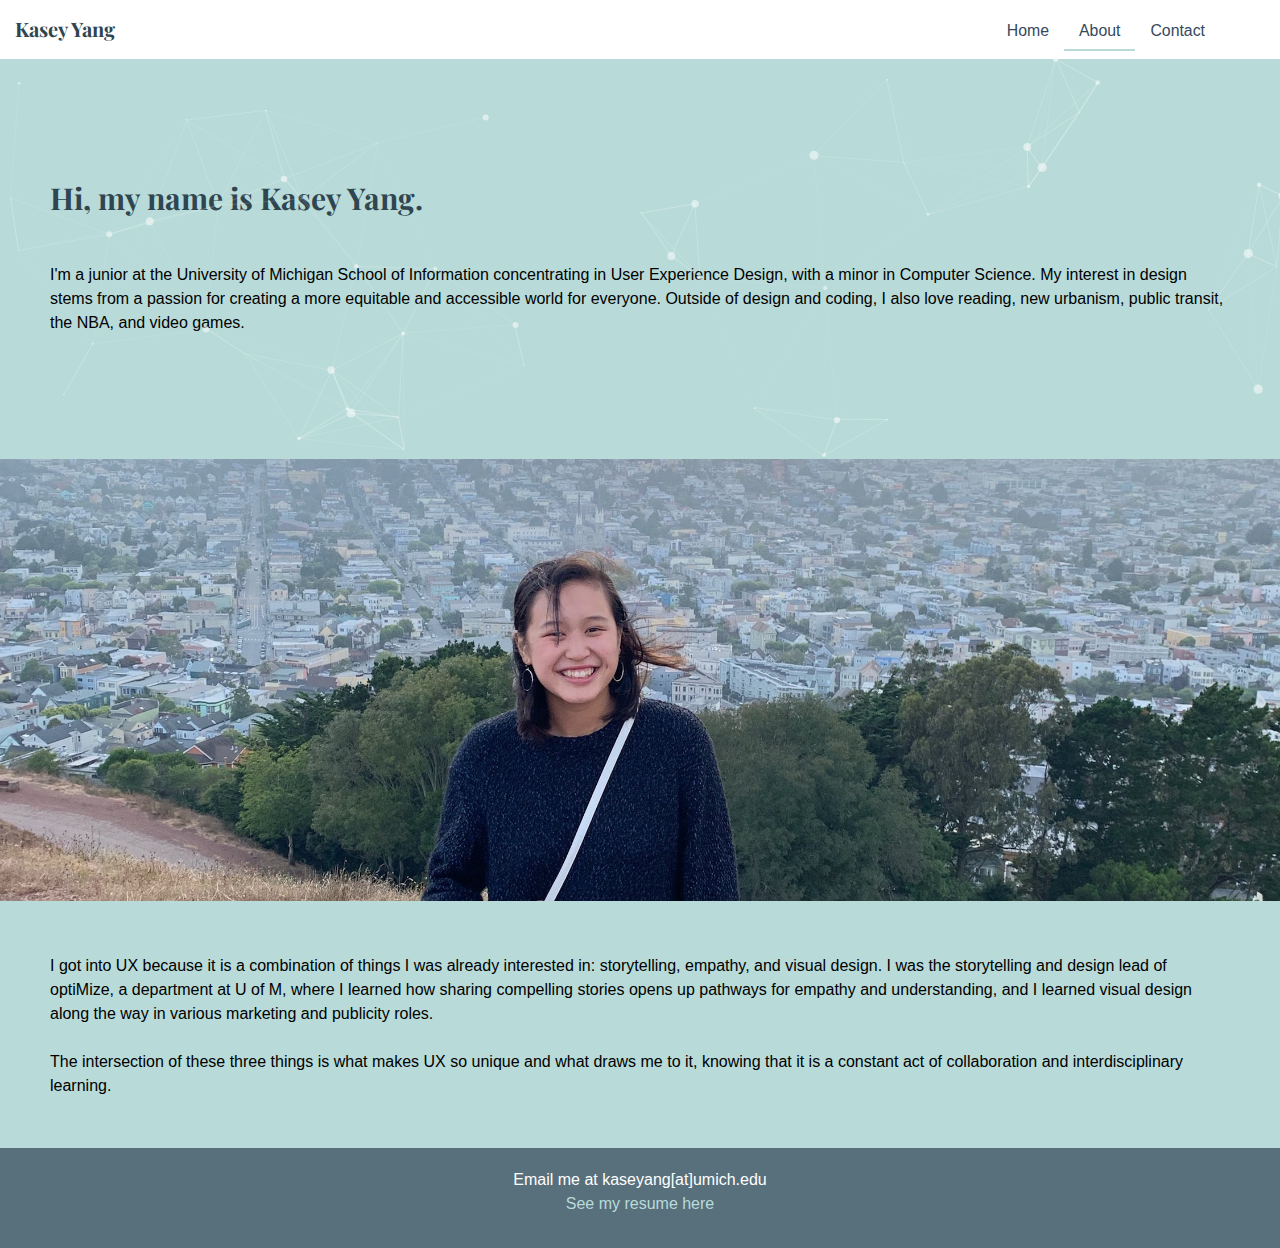
==== about.html @ 9bb88dac "Moved JS files into proper format" ====
<!DOCTYPE html>
<html lang="en" dir="ltr">
  <head>
    <meta charset="utf-8">
    <link rel="stylesheet" type="text/css" href="css/html5reset.css">
    <link rel="stylesheet" type="text/css" href="css/style.css">
    <title>About</title>
  </head>
  <body style="background-color: #B8DBD9">
  	<div class="skip"><a href="#gallery">Skip to Main Content</a></div>
  	<header class="header">
		<h1 class="logo"><a href="#">Kasey Yang</a></h1>
      <ul class="main-nav">
          <li><a href="index.html">Home</a></li>
          <li><a href="about.html" class="current">About</a></li>
          <li><a href="contact.html">Contact</a></li>
      </ul>
	</header> 
    <div id="particles-js">
  		<div class="about_text">
  			<h1>Hi, my name is Kasey Yang.</h1>
  			<p>I'm a junior at the University of Michigan School of Information concentrating in User Experience Design, with a minor in Computer Science. My interest in design stems from a passion for creating a more equitable and accessible world for everyone. Outside of design and coding, I also love reading, new urbanism, public transit, the NBA, and video games.</p>
  		</div>
    </div>
  	<img src="images/self.jpg" class="about_image" alt="Myself">
  		<div class="about_text">
  			<p> I got into UX because it is a combination of things I was already interested in: storytelling, empathy, and visual design. I was the storytelling and design lead of optiMize, a department at U of M, where I learned how sharing compelling stories opens up pathways for empathy and understanding, and I learned visual design along the way in various marketing and publicity roles. 

			<br><br>The intersection of these three things is what makes UX so unique and what draws me to it, knowing that it is a constant act of collaboration and interdisciplinary learning.</p>
  	</div>
  	<script type="text/javascript" src="js/particles.js"></script>
    <script type="text/javascript" src="js/app.js"></script>

    <footer>
      <p>Email me at kaseyang[at]umich.edu<br><a href="website_resume.docx">See my resume here</a></p>
    </footer>
  </body>
  
</html>
---- css/style.css ----
@import url('https://fonts.googleapis.com/css?family=Playfair+Display&display=swap');

body, html {
	font-family: 'Open Sans', sans-serif;
	height: 100%;
	width: 100%;
	position: relative;
}

h1, h2 {
  font-family: 'Playfair Display', serif;
  font-size: 24px;
  color: #2F4550;
}

p {
  font-family: 'Open Sans', sans-serif;
  line-height: 1.5;
  font-size: 16px;
}

/************ SKIP TO CONTENT ************/
.skip a{
  background: white;
  left: 0;
  padding: 6px;
  position: absolute;
  top: -40px;
  -webkit-transition: top 1s ease-out;
  transition: top 1s ease-out;
  z-index: 1;
}

.skip a:focus {
  top: 0;
}

/************ FOOTER ************/

footer {
  background-color: #586F7C;
  color: white;
  min-height: 100px;
  padding-top: 20px;
  text-align: center;
  font-family: 'Open Sans', sans-serif;
  line-height: 2;
}

footer a {
  color: #B8DBD9;
}

/******** PARTICLES JS ********/

#particles-js {
	width: 100%;
/*	height: 30vh;*/
	display: flex;
	justify-content: center;
	align-items: center;
	background: #B8DBD9;
}

.particles-js-canvas-el {
	position: absolute;
  max-height: 30vh;
}

/************ HORIZONTAL LINE ************/

hr {
width: 90%;
height: 3px;
margin-left: auto;
margin-right: auto;
background-color:#eee;
border: 0 none;
margin-top: 50px;
margin-bottom:50px;
}

/************ IMAGE CENTER ************/
.center {
  display: block;
  margin-left: auto;
  margin-right: auto;
  width: 800px;
  height: 100%;
}

/************ NAVIGATION ************/

* {
	box-sizing: border-box;
}

.logo {
	margin: 0;
	font-size: 20px;
  color: #2F4550;
}

.main-nav {
	margin-top: 5px;

}
.logo a,
.main-nav a {
	padding: 10px 15px;
	text-align: center;
	display: block;
  color: #2F4550;
}

.main-nav a {
	color: #34495e;
	font-size: .99em;
}

.main-nav a:hover {
	color: #B8DBD9;
}

.header {
	padding-top: .5em;
	padding-bottom: .5em;
	background-color: #fff;
}

ul {
	list-style: none;
}

a {
	text-decoration: none;
}

.current {
  background-color: #B8DBD9;
}

/************ PORTFOLIO GALLERY ************/

  .gallery {
    display: grid;
    grid-template-columns: 20px auto 20px;
    grid-template-rows: 600px repeat(4, 1fr) 30px;
    grid-gap: 15px;
  } 

  .gallery_text {
    grid-column: 2/3;
    grid-row: 1/2;
    padding-top: 10px;
    margin-right: 50px;
    color: #586F7C;
  }

  .gallery_text h1 {
    font-size: 1.5em;
    padding-bottom: 30px;
  }

  .gallery_text p {
    font-size: 1.2em;
    line-height: 1.5;
  }

  .gallery_img {
    width: 100%;
    height: 100%;
    object-fit: cover;
  }

  .gallery_item_1 {
    grid-column: 2/3;
    grid-row: 2/3;
  }

  .gallery_item_2 {
    grid-column: 2/3;
    grid-row: 3/4;
  }

  .gallery_item_3 {
    grid-column: 2/3;
    grid-row: 4/5;
  }

  .gallery_item_4 {
    grid-column: 2/3;
    grid-row: 5/6;
  }

/************ ABOUT ME PAGE ************/

.about_text h1 {
  padding: 50px 50px 0px 50px;
  font-size: 30px;
}

.about_text p {
  padding: 50px 50px 50px 50px;
}

.about_image {
  width: 100%;
  height: auto;
}

/************ PAGE CONTAINER ************/

.page-container {
  display: grid;
  grid-template-rows: 400px 1fr 50px;
  grid-template-columns: 20px 1fr 20px;
}

/************ READING PAGE ************/

#reading-display {
  background-attachment: fixed; /* Parallax effect */
  background-image: url("../images/reading_display.jpg");      /* Your code here - Link to header.jpg in the images folder */
  background-position: center;  /* Parallax effect */
  background-repeat: no-repeat; /* Parallax effect */
  background-size: cover;       /* Parallax effect */
  color: white;
  height: 400px;                /* Parallax effect */

  grid-column: 2/3;
  grid-row: 1/2;
}

.page-text{
  grid-column: 2/3;
  grid-row: 2/3;
}

.screen-gallery {
  display: flex;
  flex-wrap: wrap;
  align-items: flex-start;
  flex-direction: row;
  max-height: 500vh;
  justify-content: center;
  align-items: center;
}
.screen-gallery img {
  margin: 10px;
    border: 1px solid #eee;
  max-width: 300px;
}

/************ OPTIMIZE GALLERY ************/

  #optimize-display {
    background-attachment: fixed;
    background-image: url("../images/optimize_display.png");      
    background-position: center;  
    background-repeat: no-repeat; 
    background-size: cover;       
    color: white;
    height: 400px;                


    grid-column: 2/3;
    grid-row: 1/2;

  }

  .logo-gallery {
    display: grid;
    grid-template-columns: repeat(3, 300px);
    grid-template-rows: repeat(3, 300px);
    grid-gap: 10px;
  }

  .logo-item {
    width: 100%;
    height: 100%;
    object-fit: cover;
  }

  .logo-item-1 {
    grid-column: 1/2;
    grid-row: 1/2;
  }

  .logo-item-2 {
    grid-column: 2/3;
    grid-row: 1/2;
  }

  .logo-item-3 {
    grid-column: 3/4;
    grid-row: 1/2;
  }

  .logo-item-4 {
    grid-column: 1/2;
    grid-row: 2/3;
  }

  .logo-item-5 {
    grid-column: 2/3;
    grid-row: 2/3;
  }

  .logo-item-6 {
    grid-column: 3/4;
    grid-row: 2/3;
  }

  .logo-item-1 {
    grid-column: 1/2;
    grid-row: 3/4;
  }

  .logo-item-1 {
    grid-column: 2/3;
    grid-row: 3/4;
  }

  .logo-item-1 {
    grid-column: 3/4;
    grid-row: 3/4;
  }

/************ CALENDAR PAGE ************/
  #calendar-display {
    background-attachment: fixed; /* Parallax effect */
    background-image: url("../images/vim_calendar_display.jpg");      /* Your code here - Link to header.jpg in the images folder */
    background-position: center;  /* Parallax effect */
    background-repeat: no-repeat; /* Parallax effect */
    background-size: cover;       /* Parallax effect */
    color: white;
    height: 400px;                /* Parallax effect */

    grid-column: 2/3;
    grid-row: 1/2;
  }

  .calendar-gallery {
    display: flex;
    flex-wrap: wrap;
    align-items: flex-start;
    flex-direction: row;
    max-height: 600vh;
    justify-content: center;
    align-items: center;
  }
  .calendar-gallery img {
    margin: 15px;
    border: 1px solid #eee;
    max-width: 60vh;
  }

/************ MEDIA QUERY: TABLET ************/
  @media only screen and (min-width: 768px) {
  
  .current {
  border-bottom: 2px solid #B8DBD9;
  background-color: transparent;
  }

  .header,
  .main-nav {
    display: flex;
    padding-right: 30px;
  }

  .page-container {
    display: grid;
    grid-template-rows: 400px 1fr 50px;
    grid-template-columns: 50px 1fr 50px;
  }

  .header {
    flex-direction: row;
    justify-content: space-between;
    width: 100%;
    align-items: center;
    width: 100%;
    margin: 0 auto;
  }

  }

/************ MEDIA QUERY: COMPUTER ************/

@media only screen and (min-width: 1025px) {
	
  .header,
  .main-nav {
    display: flex;
    padding-right: 30px;
  }

  .page-container {
    display: grid;
    grid-template-rows: 400px 1fr 50px;
    grid-template-columns: 50px 1fr 50px;
  }

  .header {
		flex-direction: row;
		justify-content: space-between;
    width: 100%;
    align-items: center;
    width: 100%;
    margin: 0 auto;
	}

  /************ PORTFOLIO GALLERY ************/

  .gallery {
    display: grid;
    grid-template-columns: 50px auto 15px auto 50px;
    grid-template-rows: 220px auto 15px auto 50px;
    grid-gap: 0px;
  } 

  .gallery_text {
    color: black;
    text-align: left;
    grid-column: 2/5;
    grid-row: 1/2;
    padding-top: 50px;
    margin-right: 400px;
    color: #586F7C;
  }

  .gallery_text h1 {
    font-family: 'Playfair Display', sans-serif;
    font-size: 2em;
    padding-bottom: 30px;
  }

  .gallery_text p {
    font-family: 'Open Sans', sans-serif;
    font-size: 1.2em;
    line-height: 1.5;
  }

  .gallery_img {
    width: 100%;
    height: 100%;
    object-fit: cover;
  }

  .gallery_item_1 {
    grid-column: 2/3;
    grid-row: 2/3;
  }

  .gallery_item_2 {
    grid-column: 4/5;
    grid-row: 2/3;
  }

  .gallery_item_3 {
    grid-column: 2/3;
    grid-row: 4/5;
  }

  .gallery_item_4 {
    grid-column: 4/5;
    grid-row: 4/5;
  }

  /******** PARTICLES JS ********/

  #particles-js {
    width: 100%;
    height: 400px;
    display: flex;
    justify-content: center;
    align-items: center;
    background: #B8DBD9;
  }

  .particles-js-canvas-el {
    position: absolute;
    max-height: 400px;
  }

  /************ READING PAGE ************/

  #reading-display {
    background-attachment: fixed; /* Parallax effect */
    background-image: url("../images/reading_display.jpg");      /* Your code here - Link to header.jpg in the images folder */
    background-position: center;  /* Parallax effect */
    background-repeat: no-repeat; /* Parallax effect */
    background-size: cover;       /* Parallax effect */
    color: white;
    height: 400px;                /* Parallax effect */

    grid-column: 2/3;
    grid-row: 1/2;
  }

  .page-text{
    grid-column: 2/3;
    grid-row: 2/3;
  }

  .screen-gallery {
    display: flex;
    flex-wrap: wrap;
    align-items: flex-start;
    flex-direction: row;
    max-height: 500vh;
    justify-content: center;
    align-items: center;
  }
  .screen-gallery img {
    margin: 10px;
    border: 1px solid #eee;
    max-width: 250px;
  }

  /************ OPTIMIZE PAGE ************/

  #optimize-display {
    background-attachment: fixed; /* Parallax effect */
    background-image: url("../images/optimize_display.png");      /* Your code here - Link to header.jpg in the images folder */
    background-position: center;  /* Parallax effect */
    background-repeat: no-repeat; /* Parallax effect */
    background-size: cover;       /* Parallax effect */
    color: white;
    height: 400px;                /* Parallax effect */

    grid-column: 2/3;
    grid-row: 1/2;
  }

  .logo-gallery {
    display: grid;
    grid-template-columns: repeat(3, 300px);
    grid-template-rows: repeat(3, 300px);
    grid-gap: 10px;
  }

  .logo-item {
    width: 100%;
    height: 100%;
    object-fit: cover;
  }

  .logo-item-1 {
    grid-column: 1/2;
    grid-row: 1/2;
  }

  .logo-item-2 {
    grid-column: 2/3;
    grid-row: 1/2;
  }

  .logo-item-3 {
    grid-column: 3/4;
    grid-row: 1/2;
  }

  .logo-item-4 {
    grid-column: 1/2;
    grid-row: 2/3;
  }

  .logo-item-5 {
    grid-column: 2/3;
    grid-row: 2/3;
  }

  .logo-item-6 {
    grid-column: 3/4;
    grid-row: 2/3;
  }

  .logo-item-1 {
    grid-column: 1/2;
    grid-row: 3/4;
  }

  .logo-item-1 {
    grid-column: 2/3;
    grid-row: 3/4;
  }

  .logo-item-1 {
    grid-column: 3/4;
    grid-row: 3/4;
  }

  /************ FODMAPPA PAGE ************/
  #fodmappa-display {
    background-attachment: fixed; /* Parallax effect */
    background-image: url("../images/fodmappa_display.png");      /* Your code here - Link to header.jpg in the images folder */
    background-position: center;  /* Parallax effect */
    background-repeat: no-repeat; /* Parallax effect */
    background-size: cover;       /* Parallax effect */
    color: white;
    height: 400px;                /* Parallax effect */

    grid-column: 2/3;
    grid-row: 1/2;
  }

  .calendar-gallery {
    display: flex;
    flex-wrap: wrap;
    align-items: flex-start;
    flex-direction: row;
    max-height: 600vh;
    justify-content: center;
    align-items: center;
  }
  .calendar-gallery img {
    margin: 15px;
    border: 1px solid #eee;
    max-width: 60vh;
  }

  /************ CONTACT FORM ************/

    input{
    width: 35%;
    position: absolute;
    left: 150px;
  }
  label{
    font-family: Cursive;
  }

  input:focus{
    background-color:lightgrey;
  }

  fieldset{
    width: 50%;
    border: solid 2px black;
  }

  input[type=submit] {
    margin-top:25px;
      padding:5px 15px; 
      background:#4a89c3; 
      border:2px solid lightgrey;
      cursor:pointer;
      -webkit-border-radius: 5px;
      border-radius: 5px; 
      color:white;
  }

  form{
    margin-bottom: 100px;
  }

  /*********** IMAGE CENTER **********/
  .center {
    width: 50%;
  }


}
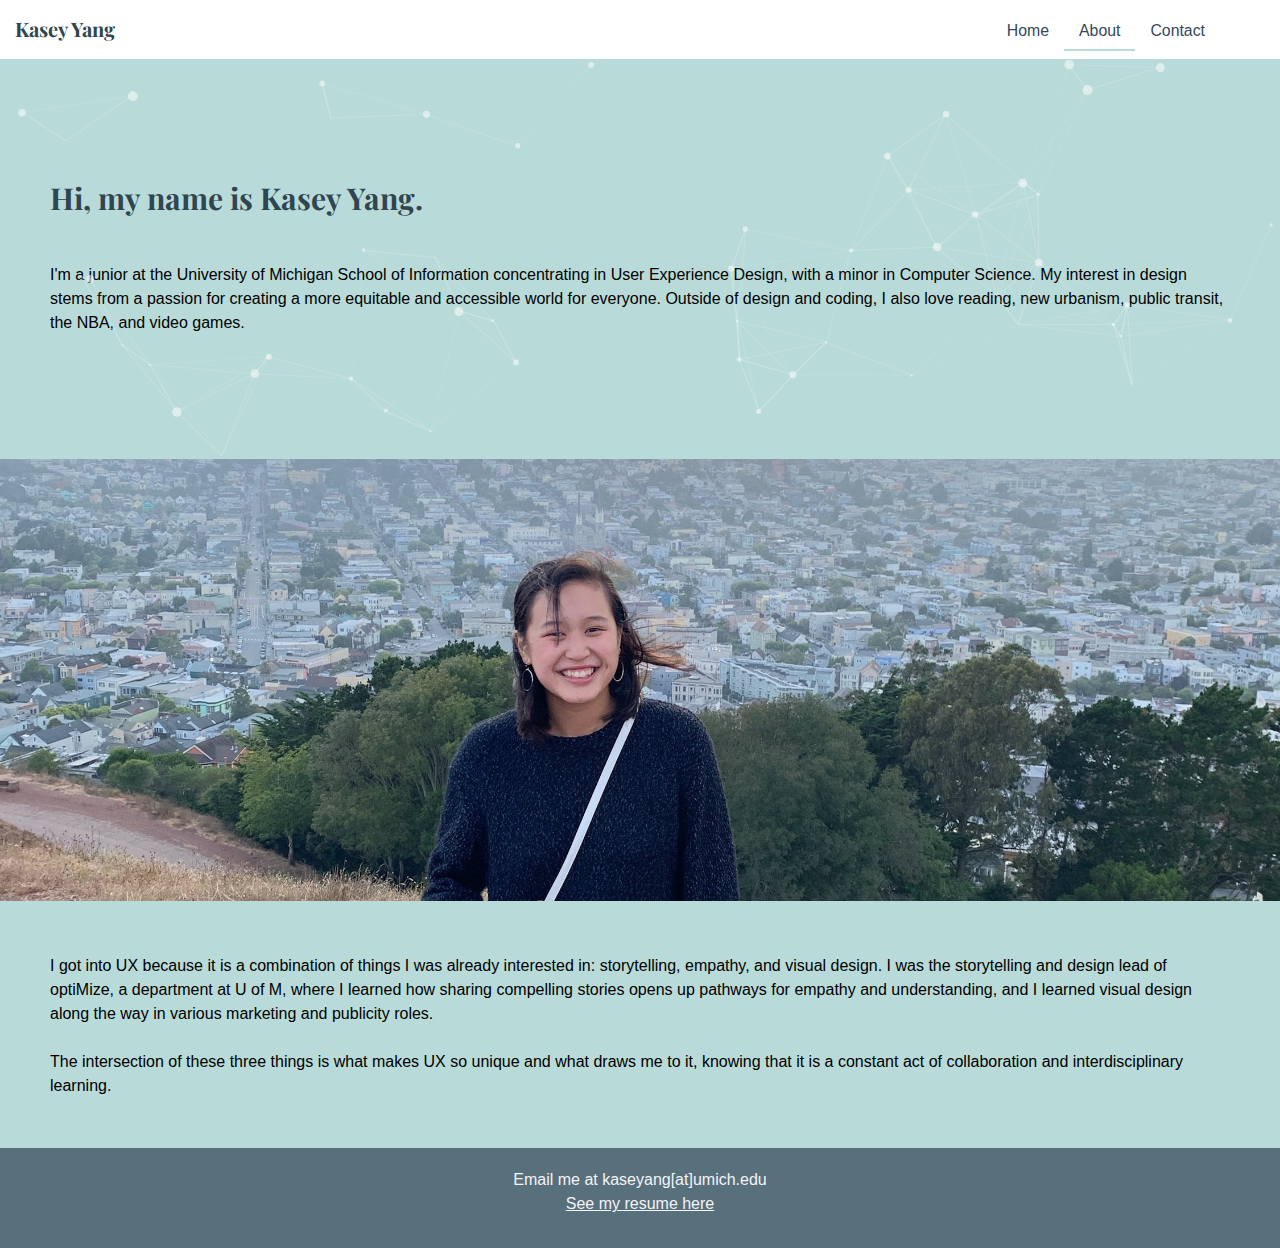
==== commit 878ce99a: "Added viewport for responsive design" ====
--- a/about.html
+++ b/about.html
@@ -2,6 +2,7 @@
 <html lang="en" dir="ltr">
   <head>
     <meta charset="utf-8">
+    <meta name="viewport" content="width-device-width, initial-scale=1.0">
     <link rel="stylesheet" type="text/css" href="css/html5reset.css">
     <link rel="stylesheet" type="text/css" href="css/style.css">
     <title>About</title>
--- a/css/style.css
+++ b/css/style.css
@@ -39,7 +39,7 @@
 
 footer {
   background-color: #586F7C;
-  color: white;
+  color: #F4F4F9;
   min-height: 100px;
   padding-top: 20px;
   text-align: center;
@@ -48,7 +48,8 @@
 }
 
 footer a {
-  color: #B8DBD9;
+  color: #F4F4F9;
+  text-decoration: underline;
 }
 
 /******** PARTICLES JS ********/
@@ -145,7 +146,7 @@
   .gallery {
     display: grid;
     grid-template-columns: 20px auto 20px;
-    grid-template-rows: 600px repeat(4, 1fr) 30px;
+    grid-template-rows: 200px repeat(4, 1fr) 30px;
     grid-gap: 15px;
   } 
 
@@ -370,6 +371,13 @@
     padding-right: 30px;
   }
 
+  .gallery {
+    display: grid;
+    grid-template-columns: 20px auto 20px;
+    grid-template-rows: 150px repeat(4, 1fr) 30px;
+    grid-gap: 15px;
+  } 
+
   .page-container {
     display: grid;
     grid-template-rows: 400px 1fr 50px;
@@ -412,6 +420,16 @@
     margin: 0 auto;
 	}
 
+  .gallery_text {
+    color: black;
+    text-align: left;
+    grid-column: 2/5;
+    grid-row: 1/2;
+    padding-top: 50px;
+    margin-right: 300px;
+    color: #586F7C;
+  }
+
   /************ PORTFOLIO GALLERY ************/
 
   .gallery {
@@ -422,13 +440,7 @@
   } 
 
   .gallery_text {
-    color: black;
-    text-align: left;
-    grid-column: 2/5;
-    grid-row: 1/2;
-    padding-top: 50px;
     margin-right: 400px;
-    color: #586F7C;
   }
 
   .gallery_text h1 {
@@ -630,7 +642,11 @@
     left: 150px;
   }
   label{
-    font-family: Cursive;
+    font-family: 'Playfair Display', serif;
+  }
+
+  label, input {
+    margin-bottom: 20px;
   }
 
   input:focus{
@@ -639,7 +655,8 @@
 
   fieldset{
     width: 50%;
-    border: solid 2px black;
+    margin-left: 50px;
+    margin-top: 50px;
   }
 
   input[type=submit] {
@@ -657,6 +674,11 @@
     margin-bottom: 100px;
   }
 
+  legend h1 {
+    padding-bottom: 20px;
+  }
+
+
   /*********** IMAGE CENTER **********/
   .center {
     width: 50%;
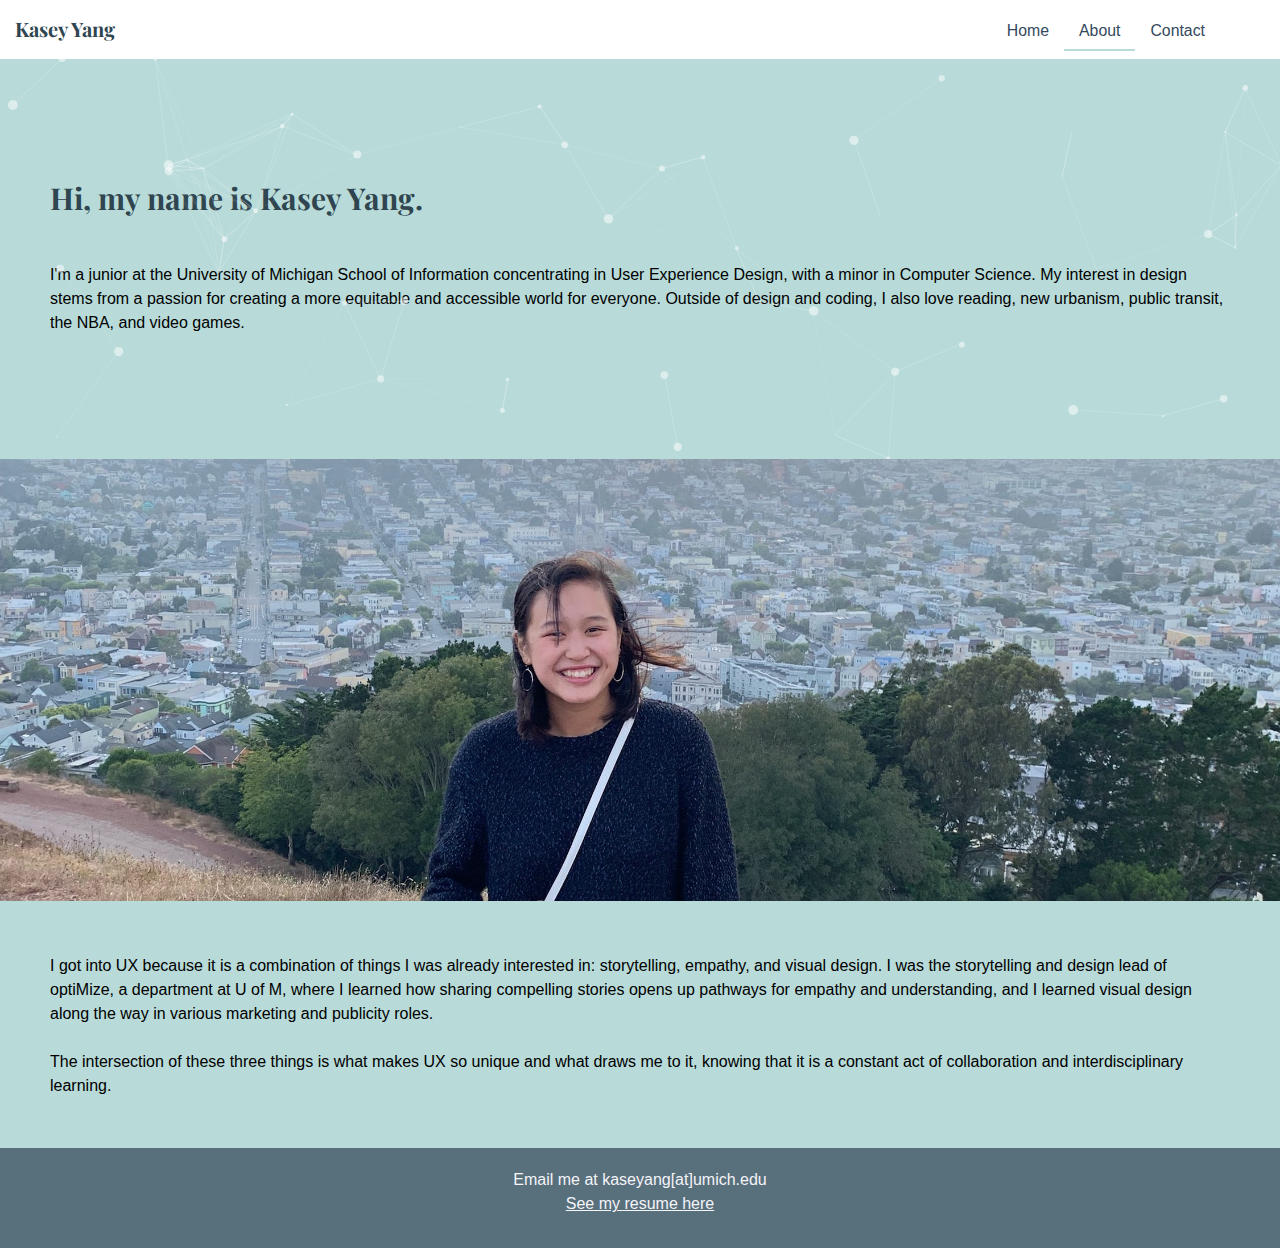
==== commit 1fac09f7: "Fixed viewport mistake, updates on optiMize page" ====
--- a/about.html
+++ b/about.html
@@ -2,7 +2,7 @@
 <html lang="en" dir="ltr">
   <head>
     <meta charset="utf-8">
-    <meta name="viewport" content="width-device-width, initial-scale=1.0">
+    <meta name="viewport" content="width=device-width, initial-scale=1.0">
     <link rel="stylesheet" type="text/css" href="css/html5reset.css">
     <link rel="stylesheet" type="text/css" href="css/style.css">
     <title>About</title>
--- a/css/style.css
+++ b/css/style.css
@@ -272,15 +272,15 @@
 
   .logo-gallery {
     display: grid;
-    grid-template-columns: repeat(3, 300px);
-    grid-template-rows: repeat(3, 300px);
+    grid-template-columns: repeat(3, 100px);
+    grid-template-rows: repeat(3, 100px);
     grid-gap: 10px;
   }
 
   .logo-item {
-    width: 100%;
-    height: 100%;
-    object-fit: cover;
+    max-width: 100px;
+    height: auto;
+/*    object-fit: cover;*/
   }
 
   .logo-item-1 {
@@ -554,12 +554,6 @@
     grid-gap: 10px;
   }
 
-  .logo-item {
-    width: 100%;
-    height: 100%;
-    object-fit: cover;
-  }
-
   .logo-item-1 {
     grid-column: 1/2;
     grid-row: 1/2;
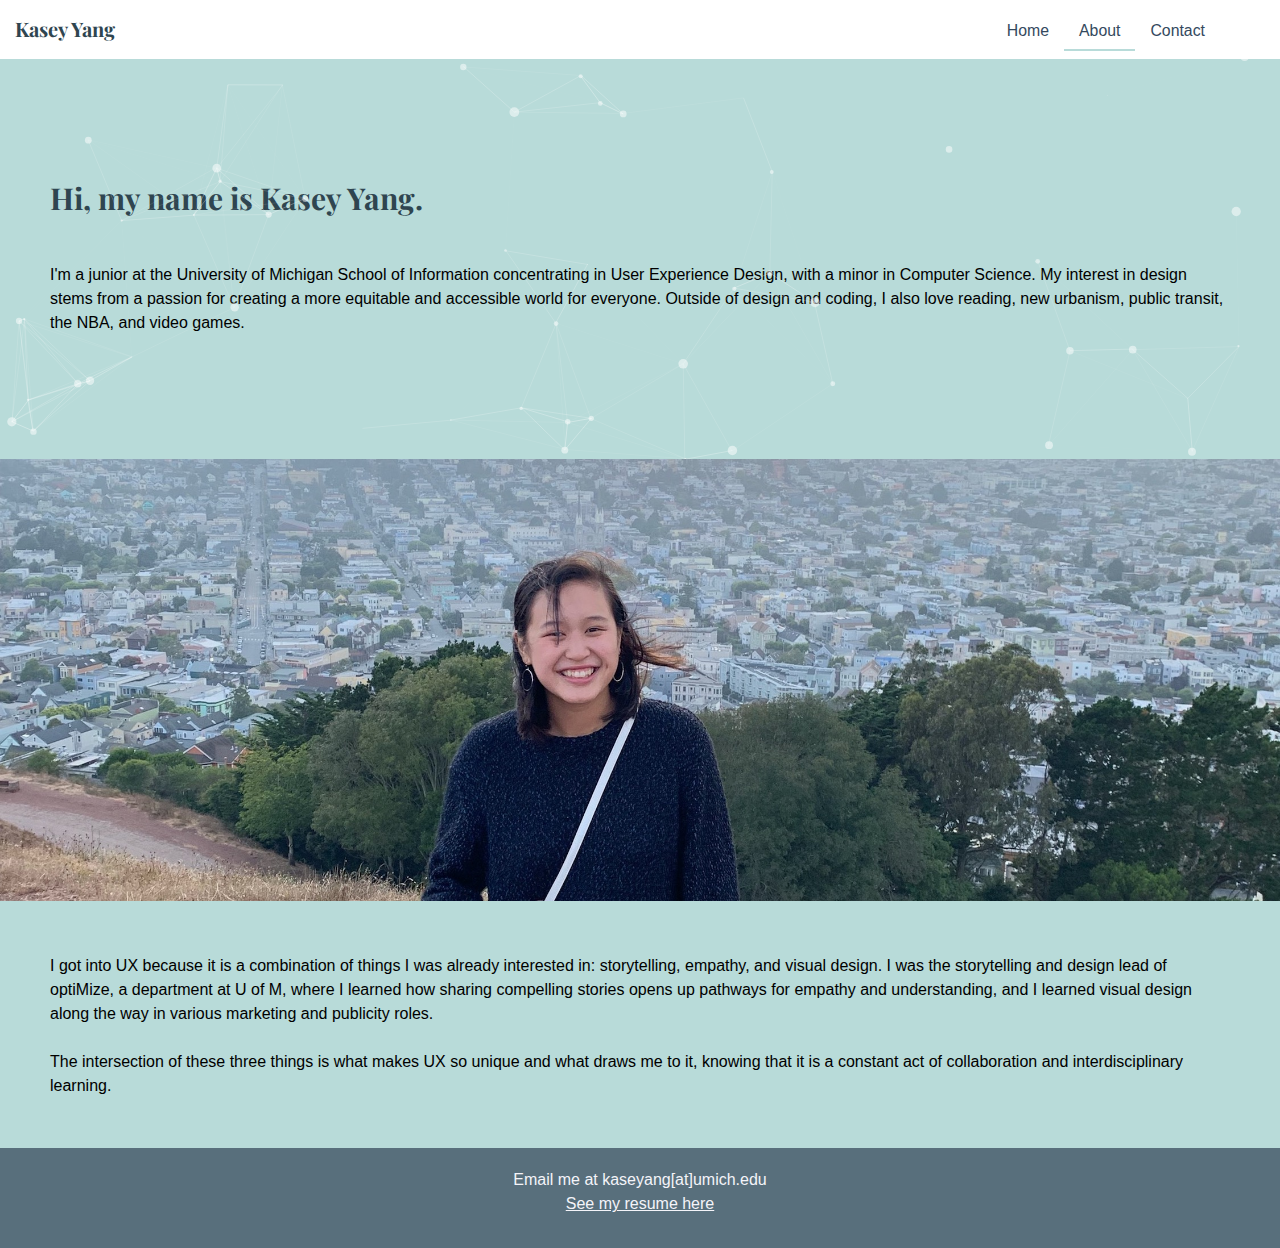
==== commit 65c24f67: "Sticky footer added" ====
--- a/about.html
+++ b/about.html
@@ -8,7 +8,7 @@
     <title>About</title>
   </head>
   <body style="background-color: #B8DBD9">
-  	<div class="skip"><a href="#gallery">Skip to Main Content</a></div>
+  	<div class="skip"><a href="#about_text">Skip to Main Content</a></div>
   	<header class="header">
 		<h1 class="logo"><a href="#">Kasey Yang</a></h1>
       <ul class="main-nav">
@@ -17,21 +17,22 @@
           <li><a href="contact.html">Contact</a></li>
       </ul>
 	</header> 
-    <div id="particles-js">
-  		<div class="about_text">
-  			<h1>Hi, my name is Kasey Yang.</h1>
-  			<p>I'm a junior at the University of Michigan School of Information concentrating in User Experience Design, with a minor in Computer Science. My interest in design stems from a passion for creating a more equitable and accessible world for everyone. Outside of design and coding, I also love reading, new urbanism, public transit, the NBA, and video games.</p>
-  		</div>
+    <div class="content">
+      <div id="particles-js">
+      <div class="about_text">
+        <h1>Hi, my name is Kasey Yang.</h1>
+        <p>I'm a junior at the University of Michigan School of Information concentrating in User Experience Design, with a minor in Computer Science. My interest in design stems from a passion for creating a more equitable and accessible world for everyone. Outside of design and coding, I also love reading, new urbanism, public transit, the NBA, and video games.</p>
+      </div>
     </div>
-  	<img src="images/self.jpg" class="about_image" alt="Myself">
-  		<div class="about_text">
-  			<p> I got into UX because it is a combination of things I was already interested in: storytelling, empathy, and visual design. I was the storytelling and design lead of optiMize, a department at U of M, where I learned how sharing compelling stories opens up pathways for empathy and understanding, and I learned visual design along the way in various marketing and publicity roles. 
+    <img src="images/self.jpg" class="about_image" alt="Myself">
+      <div class="about_text">
+        <p> I got into UX because it is a combination of things I was already interested in: storytelling, empathy, and visual design. I was the storytelling and design lead of optiMize, a department at U of M, where I learned how sharing compelling stories opens up pathways for empathy and understanding, and I learned visual design along the way in various marketing and publicity roles. 
 
-			<br><br>The intersection of these three things is what makes UX so unique and what draws me to it, knowing that it is a constant act of collaboration and interdisciplinary learning.</p>
-  	</div>
-  	<script type="text/javascript" src="js/particles.js"></script>
+      <br><br>The intersection of these three things is what makes UX so unique and what draws me to it, knowing that it is a constant act of collaboration and interdisciplinary learning.</p>
+    </div>
+    <script type="text/javascript" src="js/particles.js"></script>
     <script type="text/javascript" src="js/app.js"></script>
-
+  </div>
     <footer>
       <p>Email me at kaseyang[at]umich.edu<br><a href="website_resume.docx">See my resume here</a></p>
     </footer>
--- a/css/style.css
+++ b/css/style.css
@@ -17,6 +17,15 @@
   font-family: 'Open Sans', sans-serif;
   line-height: 1.5;
   font-size: 16px;
+}
+
+body {
+  display: flex;
+  flex-direction: column;
+}
+
+.content {
+  flex: 1 0 auto;
 }
 
 /************ SKIP TO CONTENT ************/
@@ -45,6 +54,7 @@
   text-align: center;
   font-family: 'Open Sans', sans-serif;
   line-height: 2;
+  flex-shrink: 0;
 }
 
 footer a {
@@ -272,15 +282,15 @@
 
   .logo-gallery {
     display: grid;
-    grid-template-columns: repeat(3, 100px);
-    grid-template-rows: repeat(3, 100px);
+    grid-template-columns: repeat(3, 200px);
+    grid-template-rows: repeat(3, 200px);
     grid-gap: 10px;
   }
 
   .logo-item {
-    max-width: 100px;
-    height: auto;
-/*    object-fit: cover;*/
+    width: 200px;
+    height: 200px;
+    object-fit: cover;
   }
 
   .logo-item-1 {
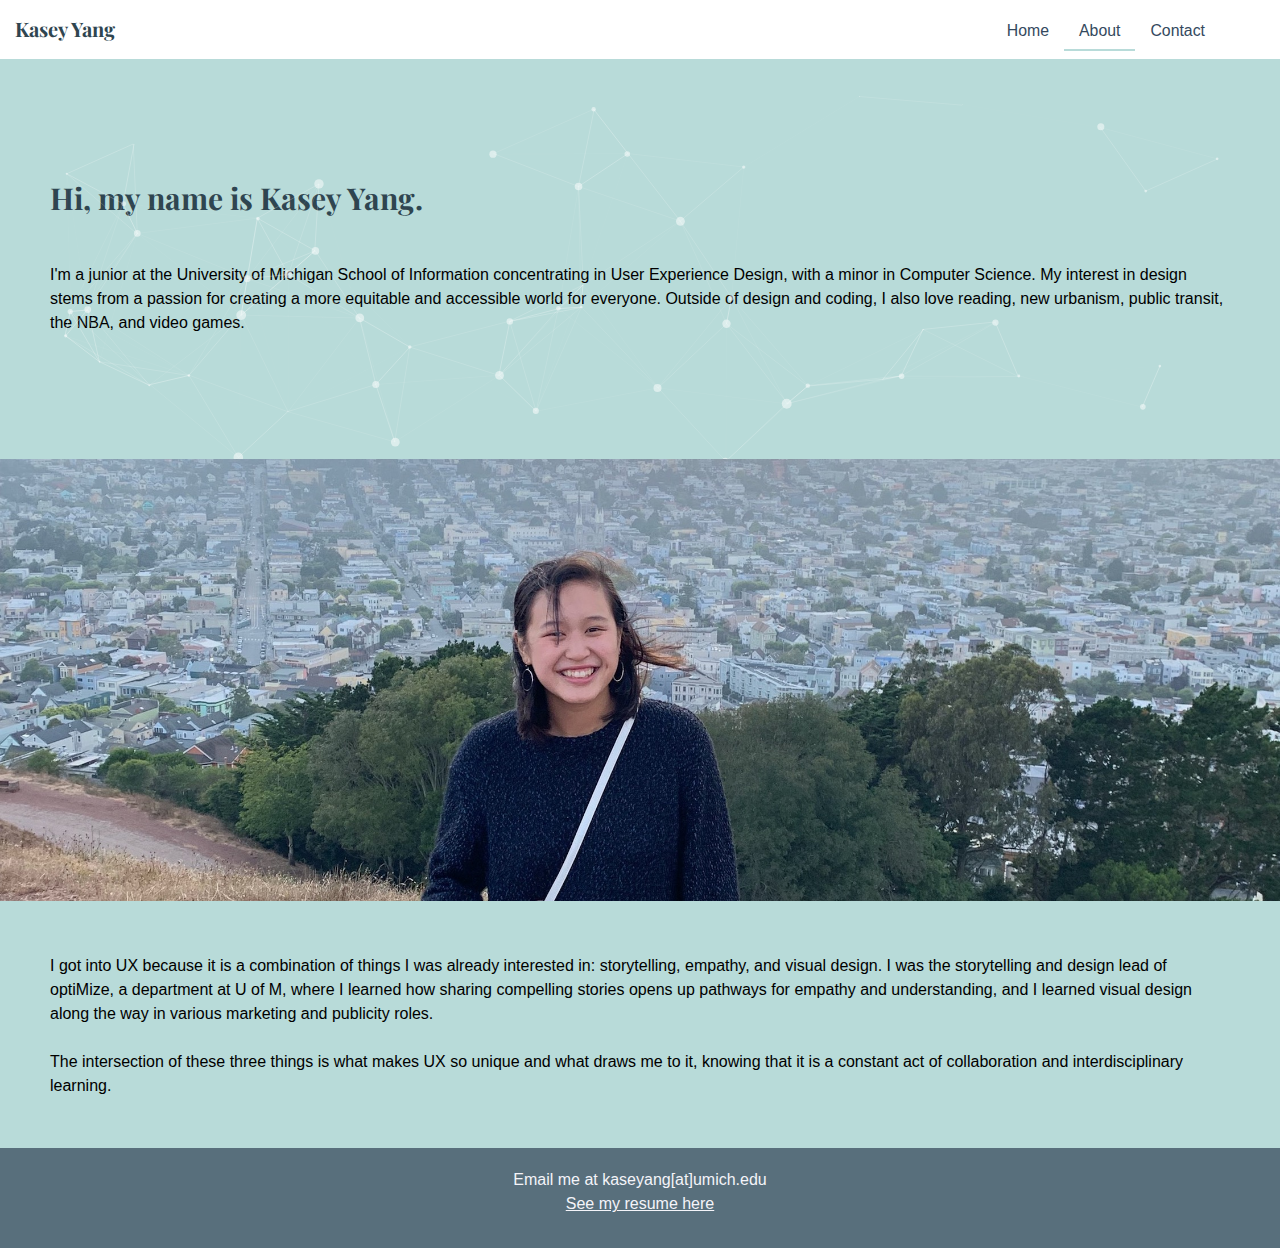
==== commit 3037fc43: "Changed some things" ====
--- a/about.html
+++ b/about.html
@@ -28,11 +28,12 @@
       <div class="about_text">
         <p> I got into UX because it is a combination of things I was already interested in: storytelling, empathy, and visual design. I was the storytelling and design lead of optiMize, a department at U of M, where I learned how sharing compelling stories opens up pathways for empathy and understanding, and I learned visual design along the way in various marketing and publicity roles. 
 
-      <br><br>The intersection of these three things is what makes UX so unique and what draws me to it, knowing that it is a constant act of collaboration and interdisciplinary learning.</p>
-    </div>
+        <br><br>The intersection of these three things is what makes UX so unique and what draws me to it, knowing that it is a constant act of collaboration and interdisciplinary learning.</p>
+      </div>
     <script type="text/javascript" src="js/particles.js"></script>
     <script type="text/javascript" src="js/app.js"></script>
   </div>
+  
     <footer>
       <p>Email me at kaseyang[at]umich.edu<br><a href="website_resume.docx">See my resume here</a></p>
     </footer>
--- a/css/style.css
+++ b/css/style.css
@@ -66,7 +66,6 @@
 
 #particles-js {
 	width: 100%;
-/*	height: 30vh;*/
 	display: flex;
 	justify-content: center;
 	align-items: center;
@@ -96,8 +95,8 @@
   display: block;
   margin-left: auto;
   margin-right: auto;
-  width: 800px;
-  height: 100%;
+  width: 50%;
+  height: auto;
 }
 
 /************ NAVIGATION ************/
@@ -203,6 +202,7 @@
     grid-column: 2/3;
     grid-row: 5/6;
   }
+
 
 /************ ABOUT ME PAGE ************/
 
@@ -288,8 +288,7 @@
   }
 
   .logo-item {
-    width: 200px;
-    height: 200px;
+    max-width: 100%;
     object-fit: cover;
   }
 
@@ -367,6 +366,83 @@
     max-width: 60vh;
   }
 
+/************ CONTACT FORM ************/
+
+  input{
+    width: 35%;
+    position: absolute;
+    left: 150px;
+  }
+  label{
+    font-family: 'Playfair Display', serif;
+  }
+
+  label, input {
+    margin-bottom: 20px;
+  }
+
+  input:focus{
+    background-color:lightgrey;
+  }
+
+  fieldset{
+    width: 80%;
+    margin-left: 50px;
+    margin-top: 50px;
+  }
+
+  input[type=submit] {
+    margin-top:25px;
+    padding:5px 15px; 
+    background:#4a89c3; 
+    border:2px solid lightgrey;
+    cursor:pointer;
+    -webkit-border-radius: 5px;
+    border-radius: 5px; 
+    color:white;
+  }
+
+  form{
+    margin-bottom: 100px;
+  }
+
+  legend h1 {
+    padding-bottom: 20px;
+  }
+
+  .tracking-in-contract {
+  -webkit-animation: tracking-in-contract 0.8s cubic-bezier(0.215, 0.610, 0.355, 1.000) both;
+          animation: tracking-in-contract 0.8s cubic-bezier(0.215, 0.610, 0.355, 1.000) both;
+}
+
+@-webkit-keyframes tracking-in-contract {
+  0% {
+    letter-spacing: 1em;
+    opacity: 0;
+  }
+  40% {
+    opacity: 0.6;
+  }
+  100% {
+    letter-spacing: normal;
+    opacity: 1;
+  }
+}
+@keyframes tracking-in-contract {
+  0% {
+    letter-spacing: 1em;
+    opacity: 0;
+  }
+  40% {
+    opacity: 0.6;
+  }
+  100% {
+    letter-spacing: normal;
+    opacity: 1;
+  }
+}
+
+
 /************ MEDIA QUERY: TABLET ************/
   @media only screen and (min-width: 768px) {
   
@@ -401,6 +477,73 @@
     align-items: center;
     width: 100%;
     margin: 0 auto;
+  }
+
+    /************ OPTIMIZE PAGE ************/
+
+  #optimize-display {
+    background-attachment: fixed; /* Parallax effect */
+    background-image: url("../images/optimize_display.png");      /* Your code here - Link to header.jpg in the images folder */
+    background-position: center;  /* Parallax effect */
+    background-repeat: no-repeat; /* Parallax effect */
+    background-size: cover;       /* Parallax effect */
+    color: white;
+    height: 400px;                /* Parallax effect */
+
+    grid-column: 2/3;
+    grid-row: 1/2;
+  }
+
+  .logo-gallery {
+    display: grid;
+    grid-template-columns: repeat(3, 200px);
+    grid-template-rows: repeat(3, 200px);
+    grid-gap: 10px;
+  }
+
+  .logo-item-1 {
+    grid-column: 1/2;
+    grid-row: 1/2;
+  }
+
+  .logo-item-2 {
+    grid-column: 2/3;
+    grid-row: 1/2;
+  }
+
+  .logo-item-3 {
+    grid-column: 3/4;
+    grid-row: 1/2;
+  }
+
+  .logo-item-4 {
+    grid-column: 1/2;
+    grid-row: 2/3;
+  }
+
+  .logo-item-5 {
+    grid-column: 2/3;
+    grid-row: 2/3;
+  }
+
+  .logo-item-6 {
+    grid-column: 3/4;
+    grid-row: 2/3;
+  }
+
+  .logo-item-1 {
+    grid-column: 1/2;
+    grid-row: 3/4;
+  }
+
+  .logo-item-1 {
+    grid-column: 2/3;
+    grid-row: 3/4;
+  }
+
+  .logo-item-1 {
+    grid-column: 3/4;
+    grid-row: 3/4;
   }
 
   }
@@ -540,73 +683,6 @@
     margin: 10px;
     border: 1px solid #eee;
     max-width: 250px;
-  }
-
-  /************ OPTIMIZE PAGE ************/
-
-  #optimize-display {
-    background-attachment: fixed; /* Parallax effect */
-    background-image: url("../images/optimize_display.png");      /* Your code here - Link to header.jpg in the images folder */
-    background-position: center;  /* Parallax effect */
-    background-repeat: no-repeat; /* Parallax effect */
-    background-size: cover;       /* Parallax effect */
-    color: white;
-    height: 400px;                /* Parallax effect */
-
-    grid-column: 2/3;
-    grid-row: 1/2;
-  }
-
-  .logo-gallery {
-    display: grid;
-    grid-template-columns: repeat(3, 300px);
-    grid-template-rows: repeat(3, 300px);
-    grid-gap: 10px;
-  }
-
-  .logo-item-1 {
-    grid-column: 1/2;
-    grid-row: 1/2;
-  }
-
-  .logo-item-2 {
-    grid-column: 2/3;
-    grid-row: 1/2;
-  }
-
-  .logo-item-3 {
-    grid-column: 3/4;
-    grid-row: 1/2;
-  }
-
-  .logo-item-4 {
-    grid-column: 1/2;
-    grid-row: 2/3;
-  }
-
-  .logo-item-5 {
-    grid-column: 2/3;
-    grid-row: 2/3;
-  }
-
-  .logo-item-6 {
-    grid-column: 3/4;
-    grid-row: 2/3;
-  }
-
-  .logo-item-1 {
-    grid-column: 1/2;
-    grid-row: 3/4;
-  }
-
-  .logo-item-1 {
-    grid-column: 2/3;
-    grid-row: 3/4;
-  }
-
-  .logo-item-1 {
-    grid-column: 3/4;
-    grid-row: 3/4;
   }
 
   /************ FODMAPPA PAGE ************/
@@ -640,48 +716,9 @@
 
   /************ CONTACT FORM ************/
 
-    input{
-    width: 35%;
-    position: absolute;
-    left: 150px;
-  }
-  label{
-    font-family: 'Playfair Display', serif;
-  }
-
-  label, input {
-    margin-bottom: 20px;
-  }
-
-  input:focus{
-    background-color:lightgrey;
-  }
-
   fieldset{
     width: 50%;
-    margin-left: 50px;
-    margin-top: 50px;
-  }
-
-  input[type=submit] {
-    margin-top:25px;
-      padding:5px 15px; 
-      background:#4a89c3; 
-      border:2px solid lightgrey;
-      cursor:pointer;
-      -webkit-border-radius: 5px;
-      border-radius: 5px; 
-      color:white;
-  }
-
-  form{
-    margin-bottom: 100px;
-  }
-
-  legend h1 {
-    padding-bottom: 20px;
-  }
-
+  }
 
   /*********** IMAGE CENTER **********/
   .center {
@@ -691,3 +728,25 @@
 
 }
 
+/************ MEDIA QUERY: REDUCED MOTION ************/
+
+@media screen and (prefers-reduced-motion: reduce){
+  html{
+      scroll-behavior: auto; /* Removes scroll animation */
+  }
+
+  .skip a{
+    background: white;
+    left: 0;
+    padding: 6px;
+    position: absolute;
+    top: -40px;
+    -webkit-transition: none !important;
+    transition: default; /* Your code here - set to default setting */
+    z-index: 1;
+  }
+
+  .skip a:focus{
+    top:0;
+  }
+}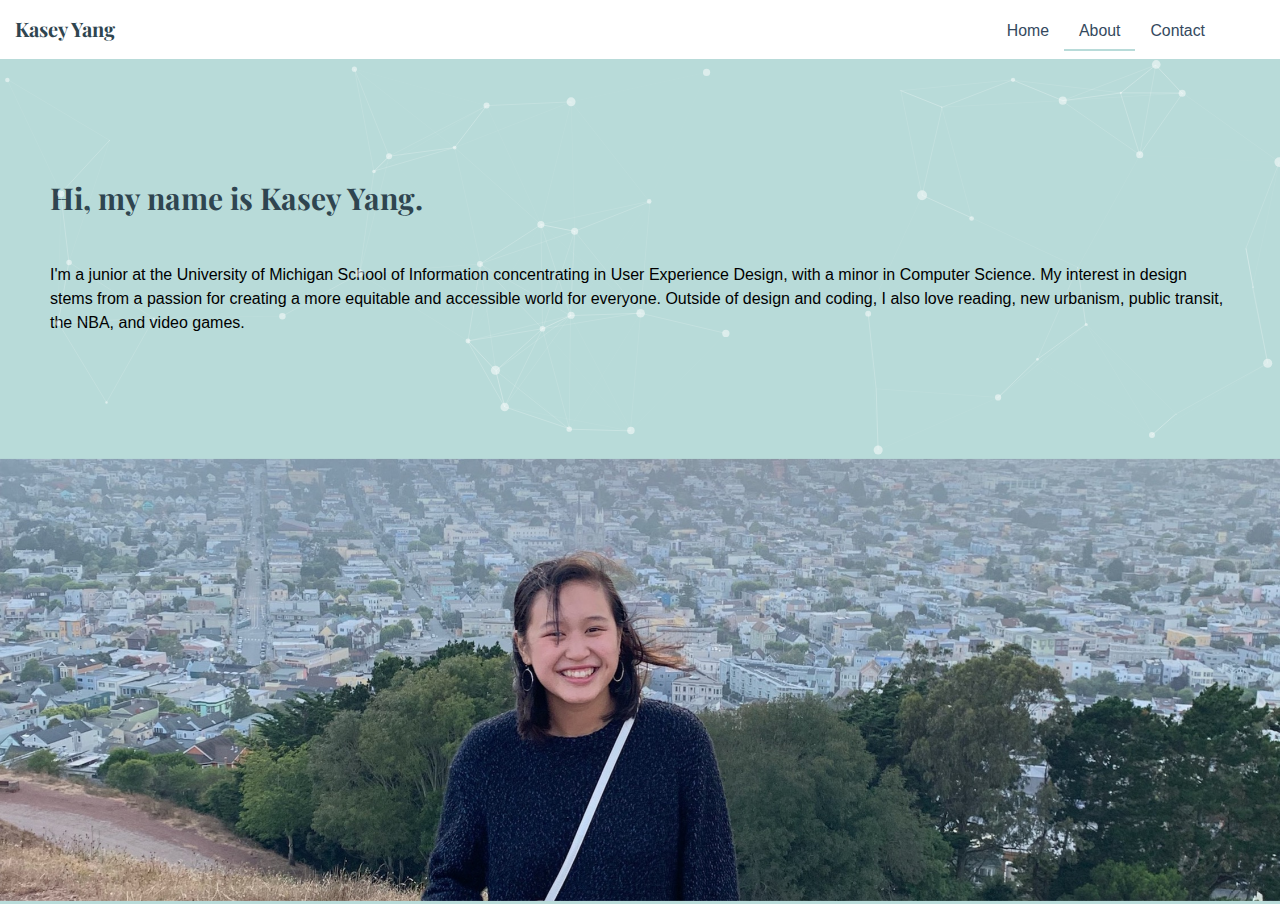
==== commit 59fc43fc: "Added Google Analytics" ====
--- a/about.html
+++ b/about.html
@@ -24,7 +24,19 @@
         <p>I'm a junior at the University of Michigan School of Information concentrating in User Experience Design, with a minor in Computer Science. My interest in design stems from a passion for creating a more equitable and accessible world for everyone. Outside of design and coding, I also love reading, new urbanism, public transit, the NBA, and video games.</p>
       </div>
     </div>
-    <img src="images/self.jpg" class="about_image" alt="Myself">
+<!--     <img src="images/self.jpg" class="about_image" alt="Myself"> -->
+    <div class="flip-card">
+      <div class="flip-card-inner">
+        <div class="flip-card-front">
+          <img src="images/self.jpg" alt="Myself" class="about_image">
+        </div>
+        <div class="flip-card-back">
+          <h1>Kasey Yang</h1> 
+          <p>Architect & Engineer</p> 
+          <p>We love that guy</p>
+        </div>
+      </div>
+    </div>
       <div class="about_text">
         <p> I got into UX because it is a combination of things I was already interested in: storytelling, empathy, and visual design. I was the storytelling and design lead of optiMize, a department at U of M, where I learned how sharing compelling stories opens up pathways for empathy and understanding, and I learned visual design along the way in various marketing and publicity roles. 
 
--- a/css/style.css
+++ b/css/style.css
@@ -1,10 +1,10 @@
 @import url('https://fonts.googleapis.com/css?family=Playfair+Display&display=swap');
 
 body, html {
-	font-family: 'Open Sans', sans-serif;
-	height: 100%;
-	width: 100%;
-	position: relative;
+  font-family: 'Open Sans', sans-serif;
+  height: 100%;
+  width: 100%;
+  position: relative;
 }
 
 h1, h2 {
@@ -65,15 +65,15 @@
 /******** PARTICLES JS ********/
 
 #particles-js {
-	width: 100%;
-	display: flex;
-	justify-content: center;
-	align-items: center;
-	background: #B8DBD9;
+  width: 100%;
+  display: flex;
+  justify-content: center;
+  align-items: center;
+  background: #B8DBD9;
 }
 
 .particles-js-canvas-el {
-	position: absolute;
+  position: absolute;
   max-height: 30vh;
 }
 
@@ -102,48 +102,48 @@
 /************ NAVIGATION ************/
 
 * {
-	box-sizing: border-box;
+  box-sizing: border-box;
 }
 
 .logo {
-	margin: 0;
-	font-size: 20px;
+  margin: 0;
+  font-size: 20px;
   color: #2F4550;
 }
 
 .main-nav {
-	margin-top: 5px;
+  margin-top: 5px;
 
 }
 .logo a,
 .main-nav a {
-	padding: 10px 15px;
-	text-align: center;
-	display: block;
+  padding: 10px 15px;
+  text-align: center;
+  display: block;
   color: #2F4550;
 }
 
 .main-nav a {
-	color: #34495e;
-	font-size: .99em;
+  color: #34495e;
+  font-size: .99em;
 }
 
 .main-nav a:hover {
-	color: #B8DBD9;
+  color: #B8DBD9;
 }
 
 .header {
-	padding-top: .5em;
-	padding-bottom: .5em;
-	background-color: #fff;
+  padding-top: .5em;
+  padding-bottom: .5em;
+  background-color: #fff;
 }
 
 ul {
-	list-style: none;
+  list-style: none;
 }
 
 a {
-	text-decoration: none;
+  text-decoration: none;
 }
 
 .current {
@@ -203,7 +203,6 @@
     grid-row: 5/6;
   }
 
-
 /************ ABOUT ME PAGE ************/
 
 .about_text h1 {
@@ -218,6 +217,45 @@
 .about_image {
   width: 100%;
   height: auto;
+}
+
+.flip-card {
+  background-color: transparent;
+  width: 100%;
+  height: auto;
+  perspective: 1000px;
+}
+
+.flip-card-inner {
+  position: relative;
+  width: 100%;
+  height: 100%;
+  text-align: center;
+  transition: transform 0.6s;
+  transform-style: preserve-3d;
+  box-shadow: 0 4px 8px 0 rgba(0,0,0,0.2);
+}
+
+.flip-card:hover .flip-card-inner {
+  transform: rotateY(180deg);
+}
+
+.flip-card-front, .flip-card-back {
+  position: absolute;
+  width: 100%;
+  height: 100%;
+  backface-visibility: hidden;
+}
+
+.flip-card-front {
+  background-color: #bbb;
+  color: black;
+}
+
+.flip-card-back {
+  background-color: #2980b9;
+  color: white;
+  transform: rotateY(180deg);
 }
 
 /************ PAGE CONTAINER ************/
@@ -366,6 +404,20 @@
     max-width: 60vh;
   }
 
+/************ FODMAPPA PAGE ************/
+#fodmappa-display {
+  background-attachment: fixed; /* Parallax effect */
+  background-image: url("../images/fodmappa_display.png");      /* Your code here - Link to header.jpg in the images folder */
+  background-position: center;  /* Parallax effect */
+  background-repeat: no-repeat; /* Parallax effect */
+  background-size: cover;       /* Parallax effect */
+  color: white;
+  height: 400px;                /* Parallax effect */
+
+  grid-column: 2/3;
+  grid-row: 1/2;
+}
+
 /************ CONTACT FORM ************/
 
   input{
@@ -551,7 +603,7 @@
 /************ MEDIA QUERY: COMPUTER ************/
 
 @media only screen and (min-width: 1025px) {
-	
+  
   .header,
   .main-nav {
     display: flex;
@@ -565,13 +617,13 @@
   }
 
   .header {
-		flex-direction: row;
-		justify-content: space-between;
+    flex-direction: row;
+    justify-content: space-between;
     width: 100%;
     align-items: center;
     width: 100%;
     margin: 0 auto;
-	}
+  }
 
   .gallery_text {
     color: black;
@@ -687,13 +739,6 @@
 
   /************ FODMAPPA PAGE ************/
   #fodmappa-display {
-    background-attachment: fixed; /* Parallax effect */
-    background-image: url("../images/fodmappa_display.png");      /* Your code here - Link to header.jpg in the images folder */
-    background-position: center;  /* Parallax effect */
-    background-repeat: no-repeat; /* Parallax effect */
-    background-size: cover;       /* Parallax effect */
-    color: white;
-    height: 400px;                /* Parallax effect */
 
     grid-column: 2/3;
     grid-row: 1/2;
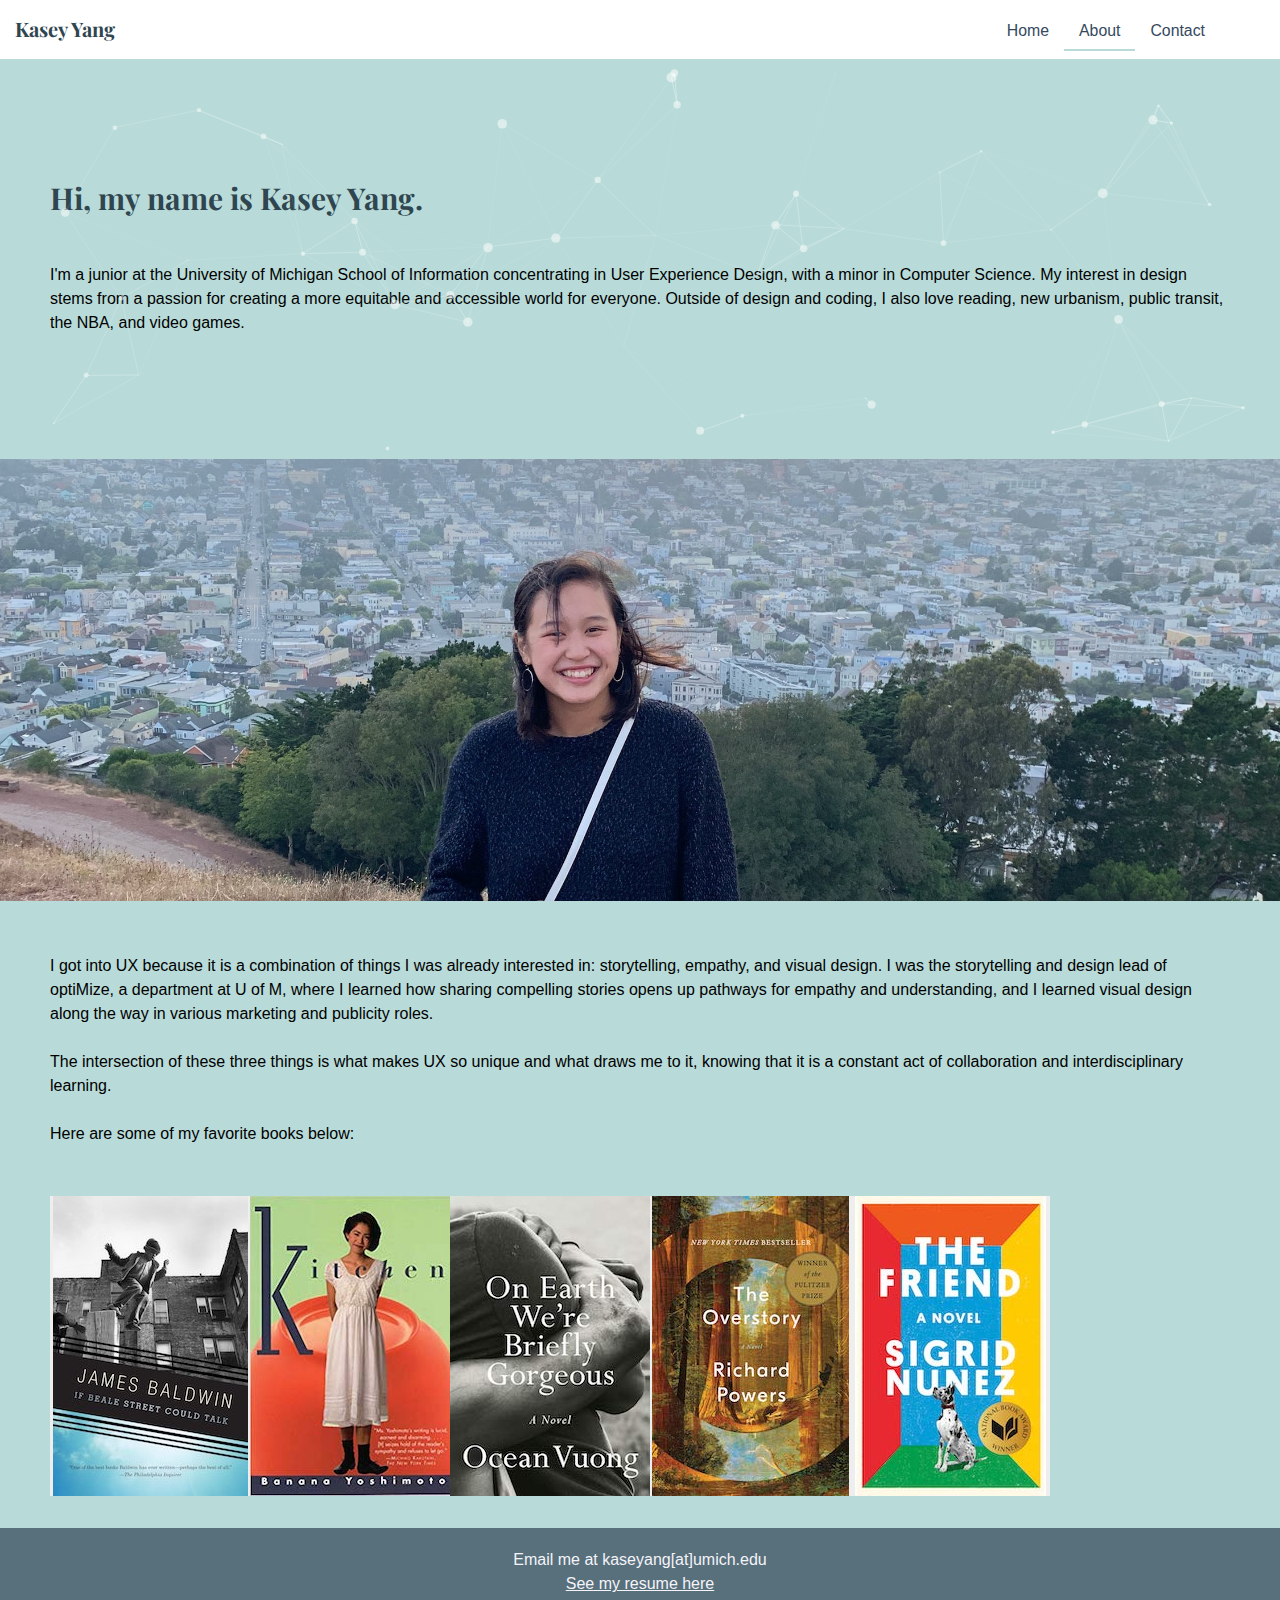
==== commit 1ad4c828: "Added flip card images" ====
--- a/about.html
+++ b/about.html
@@ -24,28 +24,81 @@
         <p>I'm a junior at the University of Michigan School of Information concentrating in User Experience Design, with a minor in Computer Science. My interest in design stems from a passion for creating a more equitable and accessible world for everyone. Outside of design and coding, I also love reading, new urbanism, public transit, the NBA, and video games.</p>
       </div>
     </div>
-<!--     <img src="images/self.jpg" class="about_image" alt="Myself"> -->
-    <div class="flip-card">
-      <div class="flip-card-inner">
-        <div class="flip-card-front">
-          <img src="images/self.jpg" alt="Myself" class="about_image">
-        </div>
-        <div class="flip-card-back">
-          <h1>Kasey Yang</h1> 
-          <p>Architect & Engineer</p> 
-          <p>We love that guy</p>
-        </div>
-      </div>
-    </div>
+    <img src="images/self.jpg" alt="Myself" class="about_image">
       <div class="about_text">
         <p> I got into UX because it is a combination of things I was already interested in: storytelling, empathy, and visual design. I was the storytelling and design lead of optiMize, a department at U of M, where I learned how sharing compelling stories opens up pathways for empathy and understanding, and I learned visual design along the way in various marketing and publicity roles. 
 
-        <br><br>The intersection of these three things is what makes UX so unique and what draws me to it, knowing that it is a constant act of collaboration and interdisciplinary learning.</p>
+        <br><br>The intersection of these three things is what makes UX so unique and what draws me to it, knowing that it is a constant act of collaboration and interdisciplinary learning.
+
+        <br><br>Here are some of my favorite books below:</p>
       </div>
     <script type="text/javascript" src="js/particles.js"></script>
     <script type="text/javascript" src="js/app.js"></script>
   </div>
-  
+  <div class="books">
+    <div class="flip-card">
+    <div class="flip-card-inner">
+      <div class="flip-card-front">
+        <img src="images/Books/beale_street.jpg" alt="If Beale Street Could Talk">
+      </div>
+      <div class="flip-card-back">
+        <br><br>
+        <h1>If Beale Street Could Talk</h1><br>
+        <p>James Baldwin</p>
+      </div>
+    </div>
+    </div>
+  <div class="flip-card">
+  <div class="flip-card-inner">
+    <div class="flip-card-front">
+      <img src="images/Books/kitchen.jpg" alt="Kitchen">
+    </div>
+    <div class="flip-card-back">
+      <br><br>
+      <h1>Kitchen</h1><br>
+      <p>Banana Yoshimoto</p>
+    </div>
+  </div>
+  </div>
+  <div class="flip-card">
+  <div class="flip-card-inner">
+    <div class="flip-card-front">
+      <img src="images/Books/on_earth.jpg" alt="On Earth We're Briefly Gorgeous">
+    </div>
+    <div class="flip-card-back">
+      <br><br>
+      <h1>On Earth We're Briefly Gorgeous</h1><br>
+      <p>Ocean Vuong</p>
+    </div>
+  </div>
+  </div>
+  <div class="flip-card">
+  <div class="flip-card-inner">
+    <div class="flip-card-front">
+      <img src="images/Books/overstory.jpg" alt="The Overstory">
+    </div>
+    <div class="flip-card-back">
+      <br><br>
+      <h1>The Overstory</h1><br>
+      <p>Richard Powers</p>
+    </div>
+  </div>
+  </div>
+  <div class="flip-card">
+  <div class="flip-card-inner">
+    <div class="flip-card-front">
+      <img src="images/Books/the_friend.jpg" alt="The Friend">
+    </div>
+    <div class="flip-card-back">
+      <br><br>
+      <h1>The Friend</h1><br>
+      <p>Sigrid Nunez</p>
+    </div>
+  </div>
+  </div>
+  </div>
+  <br><br>
+
     <footer>
       <p>Email me at kaseyang[at]umich.edu<br><a href="website_resume.docx">See my resume here</a></p>
     </footer>
--- a/css/style.css
+++ b/css/style.css
@@ -183,6 +183,11 @@
     object-fit: cover;
   }
 
+  .gallery_img:hover {
+    -webkit-filter: grayscale(100%); /* Safari 6.0 - 9.0 */
+    filter: grayscale(100%);
+  }
+
   .gallery_item_1 {
     grid-column: 2/3;
     grid-row: 2/3;
@@ -219,11 +224,20 @@
   height: auto;
 }
 
+.books {
+  display: flex;
+  flex-wrap: wrap;
+  align-items: flex-start;
+  flex-direction: row;
+  max-height: 100vh;
+  margin-left: 50px;
+}
+
 .flip-card {
   background-color: transparent;
-  width: 100%;
-  height: auto;
-  perspective: 1000px;
+  width: 200px;
+  height: 300px;
+  perspective: 1000px; 
 }
 
 .flip-card-inner {
@@ -231,9 +245,8 @@
   width: 100%;
   height: 100%;
   text-align: center;
-  transition: transform 0.6s;
+  transition: transform 0.8s;
   transform-style: preserve-3d;
-  box-shadow: 0 4px 8px 0 rgba(0,0,0,0.2);
 }
 
 .flip-card:hover .flip-card-inner {
@@ -248,13 +261,14 @@
 }
 
 .flip-card-front {
-  background-color: #bbb;
+  background-color: #eee;
   color: black;
 }
 
+/* Style the back side */
 .flip-card-back {
-  background-color: #2980b9;
-  color: white;
+  background-color: #eee;
+  color: black;
   transform: rotateY(180deg);
 }
 
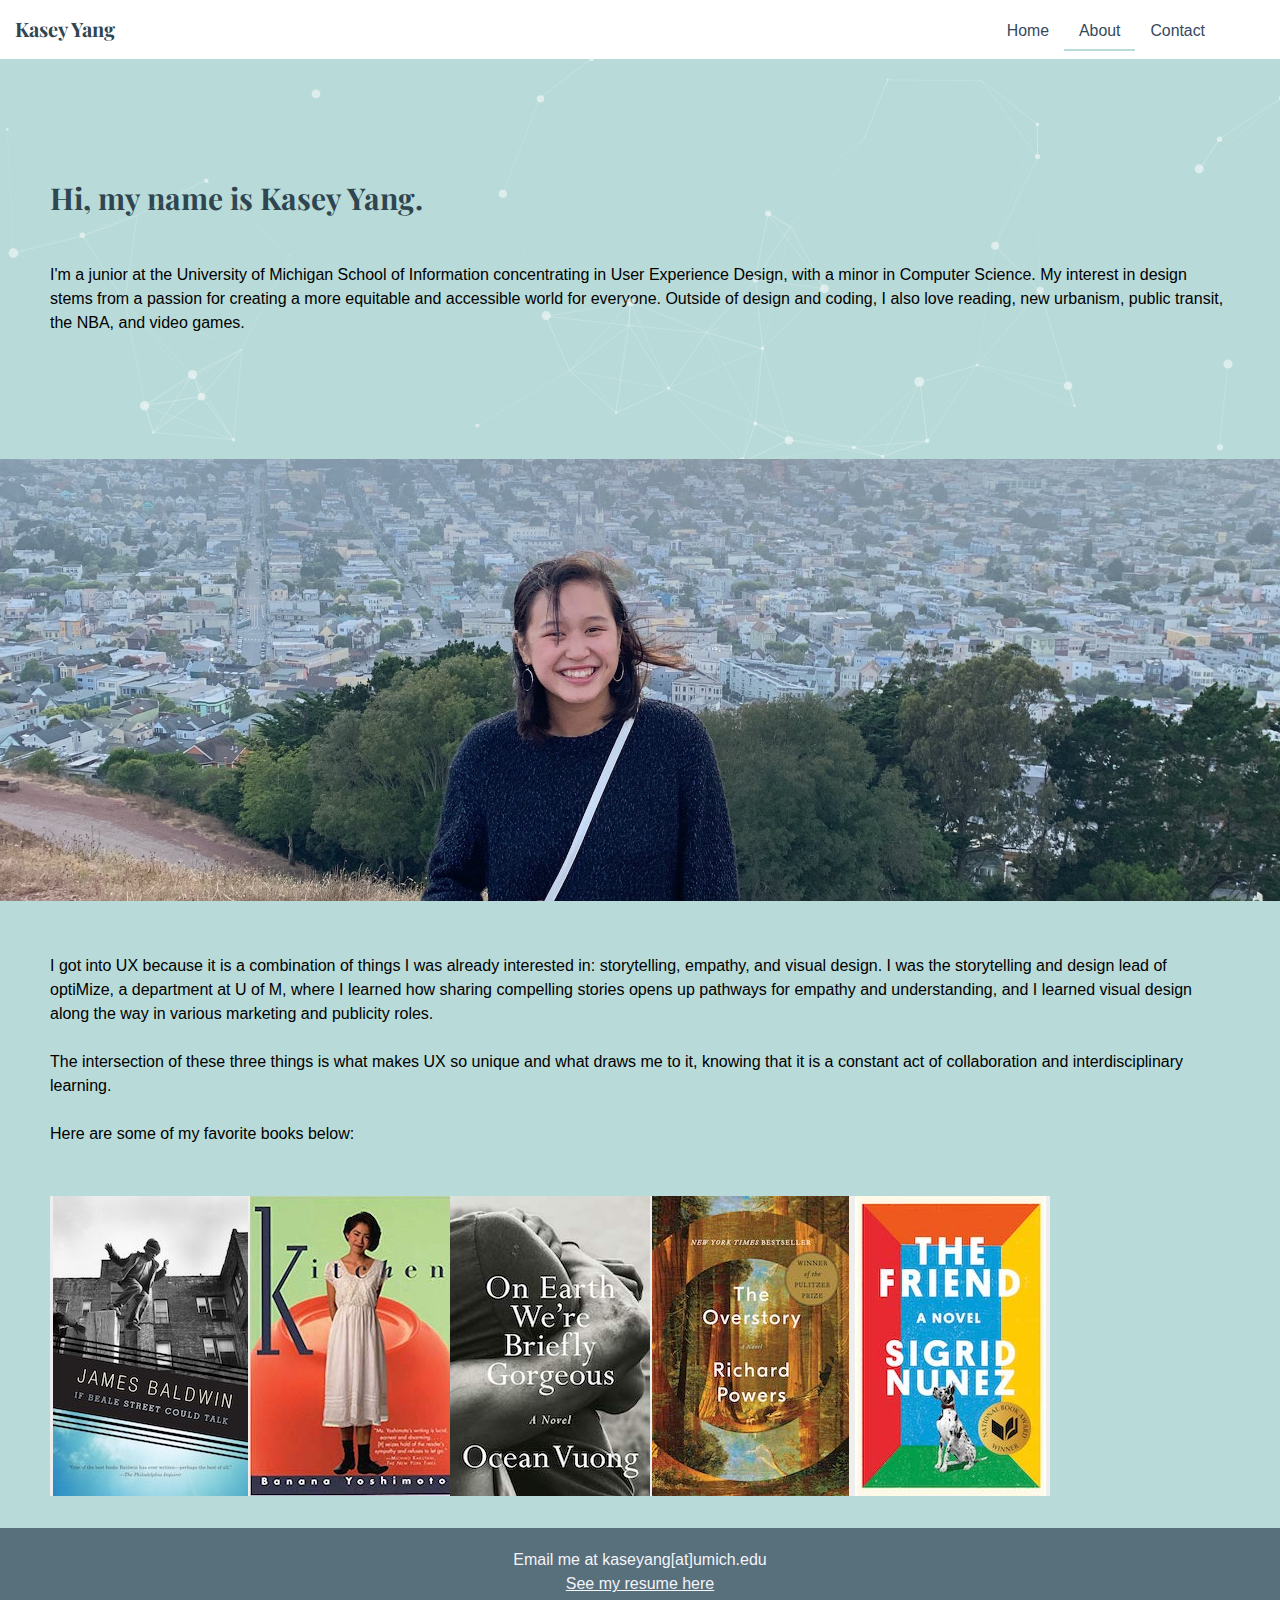
==== commit 28f7ece6: "Fixed landmark issues" ====
--- a/about.html
+++ b/about.html
@@ -8,6 +8,7 @@
     <title>About</title>
   </head>
   <body style="background-color: #B8DBD9">
+    <main>
   	<div class="skip"><a href="#about_text">Skip to Main Content</a></div>
   	<header class="header">
 		<h1 class="logo"><a href="#">Kasey Yang</a></h1>
@@ -98,7 +99,7 @@
   </div>
   </div>
   <br><br>
-
+</main>
     <footer>
       <p>Email me at kaseyang[at]umich.edu<br><a href="website_resume.docx">See my resume here</a></p>
     </footer>
--- a/css/style.css
+++ b/css/style.css
@@ -26,6 +26,13 @@
 
 .content {
   flex: 1 0 auto;
+}
+
+.retro-shadow {
+  color: #2c2c2c;
+    text-shadow: 
+      4px 4px 0px #d5d5d5, 
+      4px 4px 0px rgba(0, 0, 0, 0.2);
 }
 
 /************ SKIP TO CONTENT ************/
